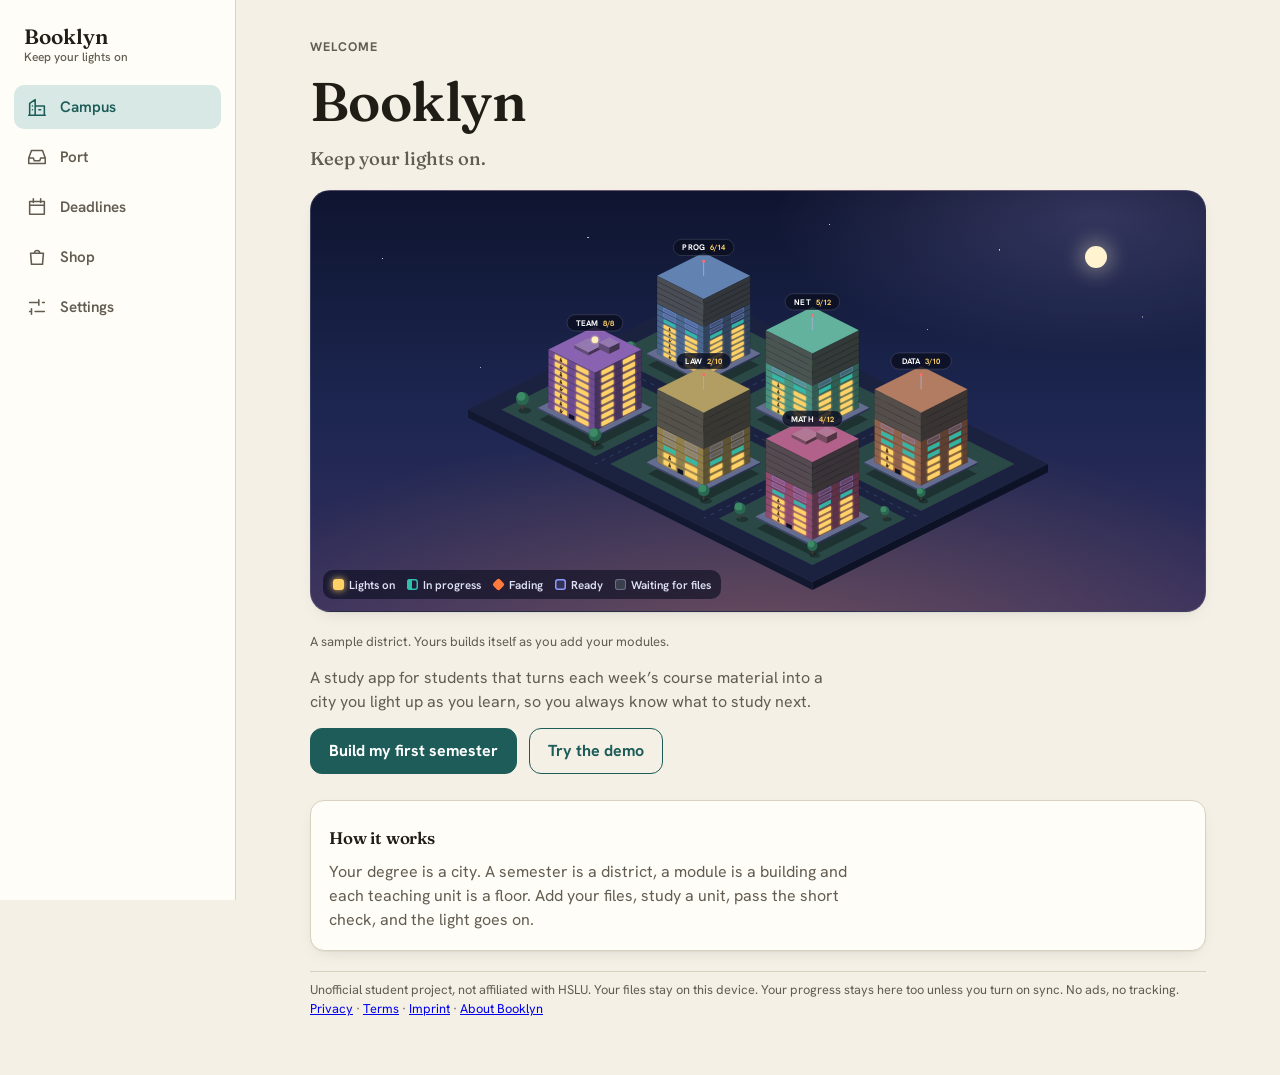
==== app/index.html @ a42ffa21 "Landing, /app/, pin fix, ILIAS rescan, security" ====
<!doctype html>
<html lang="en">
<head>
<meta charset="utf-8">
<meta name="viewport" content="width=device-width,initial-scale=1,viewport-fit=cover">
<title>Booklyn</title>
<meta name="description" content="Keep your lights on. Turn each week's course material into a city you light up as you learn.">
<meta name="robots" content="noindex,nofollow">
<meta name="theme-color" content="#1d5c58">
<link rel="manifest" href="manifest.webmanifest">
<link rel="icon" href="icon.svg" type="image/svg+xml">
<link rel="preload" href="fonts/hanken-400.woff2" as="font" type="font/woff2" crossorigin>
<link rel="stylesheet" href="fonts/fonts.css">
<link rel="stylesheet" href="styles.css">
</head>
<body>
<div class="shell" id="app"></div>
<div class="toast" id="toast" role="status" aria-live="polite"></div>
<input type="file" id="fi" multiple hidden>
<input type="file" id="fd" webkitdirectory multiple hidden>
<script src="app.js"></script>
</body>
</html>
---- app/fonts/fonts.css ----
@font-face{font-family:'Fraunces';font-style:normal;font-weight:100 900;font-display:swap;src:url(fraunces.woff2) format('woff2')}
@font-face{font-family:'Hanken Grotesk';font-style:normal;font-weight:400;font-display:swap;src:url(hanken-400.woff2) format('woff2')}
@font-face{font-family:'Hanken Grotesk';font-style:normal;font-weight:500;font-display:swap;src:url(hanken-500.woff2) format('woff2')}
@font-face{font-family:'Hanken Grotesk';font-style:normal;font-weight:600;font-display:swap;src:url(hanken-600.woff2) format('woff2')}
@font-face{font-family:'Hanken Grotesk';font-style:normal;font-weight:700;font-display:swap;src:url(hanken-700.woff2) format('woff2')}
---- app/styles.css ----
/* Booklyn. Idea: your degree is a city seen at dusk. A module is a building, a teaching unit is a floor, and a light is on when you have reviewed it. */
:root{
  --bg:#f4f0e6; --surface:#fffdf7; --surface2:#ede7d8; --ink:#201d17; --muted:#625c51; --line:#d9d1bf;
  --accent:#1d5c58; --accent-ink:#ffffff; --accent-soft:#d8e9e5;
  --lit:#e9a413; --lit-soft:#fbe9bd; --warn:#a8431a; --ok:#2b7447;
  --wall-s:30%; --wall-l:68%; --win-off:#cfc6b2; --roof:#8d8574; --ground:#bdb39d;
  --radius:14px; --shadow:0 1px 0 rgba(32,29,23,.04),0 6px 20px -12px rgba(32,29,23,.25);
  color-scheme:light;
}
@media (prefers-color-scheme:dark){
  :root:not([data-theme="light"]){
    --bg:#12151b; --surface:#1a1e26; --surface2:#232833; --ink:#ece8dd; --muted:#a29e92; --line:#2e3441;
    --accent:#76c8bd; --accent-ink:#0c2220; --accent-soft:#183431;
    --lit:#ffc247; --lit-soft:#3d3113; --warn:#f08a5d; --ok:#74c995;
    --wall-s:18%; --wall-l:30%; --win-off:#2c323e; --roof:#4a5060; --ground:#2e3441;
    color-scheme:dark;
  }
}
:root[data-theme="dark"]{
  --bg:#12151b; --surface:#1a1e26; --surface2:#232833; --ink:#ece8dd; --muted:#a29e92; --line:#2e3441;
  --accent:#76c8bd; --accent-ink:#0c2220; --accent-soft:#183431;
  --lit:#ffc247; --lit-soft:#3d3113; --warn:#f08a5d; --ok:#74c995;
  --wall-s:18%; --wall-l:30%; --win-off:#2c323e; --roof:#4a5060; --ground:#2e3441;
  color-scheme:dark;
}
*{box-sizing:border-box}
html{-webkit-text-size-adjust:100%}
body{margin:0;background:var(--bg);color:var(--ink);font:16px/1.5 'Hanken Grotesk',system-ui,-apple-system,Segoe UI,sans-serif}
h1,h2,h3{font-family:'Fraunces',Georgia,serif;font-weight:600;line-height:1.15;margin:0;letter-spacing:-.01em}
h1{font-size:clamp(1.7rem,5vw,2.4rem)}
h2{font-size:1.25rem}
h3{font-size:1.05rem}
p{margin:0}
button,select,input,textarea{font:inherit;color:inherit}
button{cursor:pointer}
:focus-visible{outline:3px solid var(--accent);outline-offset:2px;border-radius:6px}
h1:focus{outline:none}
.sr{position:absolute;width:1px;height:1px;overflow:hidden;clip:rect(0 0 0 0);white-space:nowrap}

/* shell */
.shell{min-height:100dvh}
.rail{display:none}
.main{width:100%;max-width:960px;margin:0 auto;padding:22px max(16px,env(safe-area-inset-right)) 104px max(16px,env(safe-area-inset-left));display:flex;flex-direction:column;gap:20px}
.tabbar{position:fixed;left:0;right:0;bottom:0;z-index:20;display:grid;grid-template-columns:repeat(5,1fr);background:var(--surface);border-top:1px solid var(--line);padding:4px max(4px,env(safe-area-inset-right)) max(4px,env(safe-area-inset-bottom)) max(4px,env(safe-area-inset-left))}
.navbtn{position:relative;display:flex;flex-direction:column;align-items:center;gap:2px;min-height:52px;padding:6px 4px;border:0;background:none;color:var(--muted);font-size:.74rem;font-weight:600;border-radius:10px}
.navbtn svg{width:22px;height:22px;stroke:currentColor;fill:none;stroke-width:1.7;stroke-linecap:round;stroke-linejoin:round}
.navbtn[aria-current="page"]{color:var(--accent)}
.badge{position:absolute;top:2px;left:calc(50% + 6px);min-width:18px;height:18px;padding:0 5px;border-radius:9px;background:var(--lit);color:#201d17;font-size:.7rem;font-weight:700;display:grid;place-items:center}
@media (min-width:900px){
  .shell{display:grid;grid-template-columns:236px minmax(0,1fr)}
  .rail{display:flex;flex-direction:column;gap:6px;position:sticky;top:0;height:100dvh;padding:24px 14px;border-right:1px solid var(--line);background:var(--surface)}
  .rail .brand{font:600 1.3rem 'Fraunces',serif;padding:0 10px 14px}
  .rail .brand small{display:block;font:500 .75rem 'Hanken Grotesk',sans-serif;color:var(--muted)}
  .rail .navbtn{flex-direction:row;gap:12px;font-size:.95rem;justify-content:flex-start;padding:10px 12px;min-height:44px}
  .rail .navbtn[aria-current="page"]{background:var(--accent-soft)}
  .rail .badge{position:static;margin-left:auto}
  .tabbar{display:none}
  .main{padding:32px 32px 56px}
}

/* generic */
.eyebrow{font-size:.78rem;font-weight:700;letter-spacing:.08em;text-transform:uppercase;color:var(--muted)}
.lede{color:var(--muted);max-width:60ch}
.card{background:var(--surface);border:1px solid var(--line);border-radius:var(--radius);padding:18px;box-shadow:var(--shadow)}
.card.accent{background:var(--accent);color:var(--accent-ink);border-color:transparent}
.card.accent .eyebrow,.card.accent .lede{color:inherit;opacity:.85}
.stack{display:flex;flex-direction:column;gap:12px}
.row{display:flex;align-items:center;gap:12px;flex-wrap:wrap}
.between{justify-content:space-between}
.btn{display:inline-flex;align-items:center;justify-content:center;gap:8px;min-height:44px;padding:10px 18px;border-radius:12px;border:1px solid var(--accent);background:var(--accent);color:var(--accent-ink);font-weight:700;text-decoration:none}
.btn.ghost{background:transparent;color:var(--accent)}
.btn.light{background:var(--accent-ink);color:var(--accent);border-color:transparent}
.card.accent .btn.ghost{color:var(--accent-ink);border-color:currentColor}
.btn.small{min-height:36px;padding:6px 12px;font-size:.9rem}
.btn[disabled]{opacity:.45;cursor:not-allowed}
.link{background:none;border:0;padding:0;color:var(--accent);font-weight:600;text-decoration:underline;text-underline-offset:3px;min-height:32px}
.back{display:inline-flex;align-items:center;gap:6px;color:var(--muted);font-weight:600;background:none;border:0;padding:6px 0;min-height:36px}
.chip{display:inline-flex;align-items:center;gap:6px;padding:2px 10px;border-radius:999px;font-size:.78rem;font-weight:700;background:var(--surface2);color:var(--muted);white-space:nowrap}
.chip::before{content:"";width:8px;height:8px;border-radius:50%;background:currentColor}
.chip.s-lit{background:var(--lit-soft);color:var(--ink)}
.chip.s-lit::before{background:var(--lit)}
.chip.s-progress::before{background:var(--lit);opacity:.55}
.chip.s-empty::before{background:none;border:1.5px dashed currentColor}
.chip.warn{background:#f6dccd;color:#6e2a0d}
.chip.warn::before{background:var(--warn)}
@media (prefers-color-scheme:dark){:root:not([data-theme="light"]) .chip.warn{background:#4a2616;color:#ffd7c4}}
:root[data-theme="dark"] .chip.warn{background:#4a2616;color:#ffd7c4}
.bar{height:8px;border-radius:99px;background:var(--surface2);overflow:hidden}
.bar>i{display:block;height:100%;background:var(--lit);border-radius:99px;transition:width .4s}
.card.accent .bar{background:rgba(255,255,255,.25)}
.card.accent .bar>i{background:var(--lit)}
.grid2{display:grid;gap:14px;grid-template-columns:1fr}
@media (min-width:700px){.grid2{grid-template-columns:1fr 1fr}}
.notice{border:1px dashed var(--line);border-radius:12px;padding:10px 14px;color:var(--muted);font-size:.9rem}
.notice.warn{border-color:var(--warn);color:var(--warn)}

/* skyline */
.sky{display:grid;grid-template-columns:repeat(7,minmax(0,1fr));gap:4px;align-items:end;padding-top:6px;border-bottom:3px solid var(--ground)}
.bld{display:flex;flex-direction:column;align-items:center;gap:4px;border:0;background:none;padding:2px 0 6px;border-radius:8px;min-height:44px}
.bld svg{width:100%;max-width:64px;height:auto;overflow:visible}
.bld:hover svg,.bld:focus-visible svg{transform:translateY(-3px)}
.bld svg{transition:transform .2s}
.bld .code{font-size:.7rem;font-weight:700;letter-spacing:.04em;color:var(--muted)}
.bsvg .wall{fill:hsl(var(--h) var(--wall-s) var(--wall-l))}
.bsvg .roof{fill:var(--roof)}
.bsvg .win{fill:var(--win-off)}
.bsvg .st-lit .win{fill:var(--lit)}
.bsvg .st-progress .win{fill:var(--lit);opacity:.5}
.bsvg .st-empty .wall{fill:var(--surface2);stroke:none;opacity:.75}
.bsvg .st-empty .win{display:none}
.bsvg .pop .win{animation:glow .9s ease-out}
@keyframes glow{from{fill:var(--win-off)}60%{filter:drop-shadow(0 0 3px var(--lit))}}
.legend{display:flex;gap:16px;flex-wrap:wrap;font-size:.82rem;color:var(--muted)}
.legend span{display:inline-flex;align-items:center;gap:6px}
.dot{width:10px;height:10px;border-radius:2px;display:inline-block;background:var(--win-off)}
.dot.l{background:var(--lit)}.dot.p{background:var(--lit);opacity:.5}
.dot.e{background:var(--surface2);border:1px solid var(--line)}

/* lists */
.list{list-style:none;margin:0;padding:0;display:flex;flex-direction:column;gap:10px}
.item{display:flex;gap:12px;align-items:center;padding:12px 14px;background:var(--surface);border:1px solid var(--line);border-radius:12px;text-decoration:none;color:inherit;width:100%;text-align:left}
button.item{cursor:pointer}
.item .grow{flex:1;min-width:0}
.item .t{font-weight:600;overflow-wrap:anywhere}
.item .s{font-size:.85rem;color:var(--muted)}
.floor{width:42px;height:42px;border-radius:10px;display:grid;place-items:center;font-weight:700;background:hsl(var(--h) var(--wall-s) var(--wall-l));color:#201d17;flex:none}
.item.lit .floor{box-shadow:inset 0 0 0 3px var(--lit)}
.item.empty{border-style:dashed}
.chip.s-empty::before{background:none;border:1.5px solid currentColor}
.modcard{display:flex;flex-direction:column;gap:10px}
.mini{display:flex;align-items:center;gap:12px}
.mini .floor{width:40px;height:40px}
.check{display:flex;gap:12px;align-items:flex-start;padding:12px 14px;background:var(--surface);border:1px solid var(--line);border-radius:12px;cursor:pointer}
.check input{width:22px;height:22px;margin-top:1px;accent-color:var(--accent);flex:none}
.check .t{font-weight:600;overflow-wrap:anywhere}
.check .s{font-size:.85rem;color:var(--muted)}
.tabs{display:flex;gap:4px;padding:4px;background:var(--surface2);border-radius:12px;width:fit-content;max-width:100%}
.tabs button{border:0;background:none;padding:8px 16px;border-radius:9px;font-weight:600;color:var(--muted);min-height:40px}
.tabs button[aria-selected="true"]{background:var(--surface);color:var(--ink);box-shadow:var(--shadow)}
input[type=search],input[type=text],input[type=number],input[type=date],textarea,select{width:100%;min-height:44px;padding:10px 12px;border:1px solid var(--line);border-radius:10px;background:var(--surface);color:var(--ink)}
textarea{min-height:130px;resize:vertical}
label.f{display:flex;flex-direction:column;gap:6px;font-weight:600;font-size:.9rem}

/* port */
.pfile{display:grid;gap:10px;padding:14px;background:var(--surface);border:1px solid var(--line);border-radius:12px}
.pfile.flag{border-color:var(--lit);box-shadow:inset 3px 0 0 var(--lit)}
.pfile.off{opacity:.55}
.pfile .top{display:flex;gap:12px;align-items:flex-start}
.pfile .top input{width:22px;height:22px;accent-color:var(--accent);margin-top:2px;flex:none}
.pfile .sel{display:grid;gap:8px;grid-template-columns:minmax(0,1fr) 112px}
.actionbar{position:sticky;bottom:calc(68px + env(safe-area-inset-bottom));z-index:5;display:flex;gap:12px;align-items:center;justify-content:space-between;flex-wrap:wrap;padding:12px 14px;background:var(--surface);border:1px solid var(--line);border-radius:14px;box-shadow:0 10px 30px -12px rgba(0,0,0,.35)}
@media (min-width:900px){.actionbar{bottom:16px}}

/* study */
.timer{font:600 clamp(3.2rem,16vw,5.5rem)/1 'Fraunces',serif;font-variant-numeric:tabular-nums;text-align:center;padding:10px 0}
.opt{display:flex;gap:12px;align-items:center;width:100%;text-align:left;min-height:52px;padding:12px 14px;border-radius:12px;border:1.5px solid var(--line);background:var(--surface)}
.opt:hover:not([disabled]){border-color:var(--accent)}
.opt .k{width:28px;height:28px;border-radius:8px;background:var(--surface2);display:grid;place-items:center;font-weight:700;flex:none}
.opt.right{border-color:var(--ok);background:color-mix(in srgb,var(--ok) 14%,var(--surface))}
.opt.wrong{border-color:var(--warn);background:color-mix(in srgb,var(--warn) 14%,var(--surface))}
.opt[disabled]{cursor:default}
.steps{display:flex;gap:6px}
.steps i{flex:1;height:6px;border-radius:9px;background:var(--surface2)}
.steps i.on{background:var(--accent)}
.big{width:112px;margin:0 auto}
.toast{position:fixed;left:50%;bottom:calc(84px + env(safe-area-inset-bottom));transform:translateX(-50%);max-width:min(92vw,420px);padding:10px 16px;border-radius:12px;background:var(--ink);color:var(--bg);font-weight:600;opacity:0;pointer-events:none;transition:opacity .2s;z-index:50;text-align:center}
.toast.show{opacity:1}
@media (min-width:900px){.toast{bottom:28px}}
.foot{font-size:.82rem;color:var(--muted)}
@media (prefers-reduced-motion:reduce){*{animation:none!important;transition:none!important}}

/* ---- Booklyn additions ---- */
.sky{grid-template-columns:repeat(auto-fit,minmax(44px,1fr))}
.drop{display:flex;flex-direction:column;align-items:center;gap:10px;text-align:center;padding:26px 18px;border:2px dashed var(--line);border-radius:var(--radius);background:var(--surface)}
.drop.over{border-color:var(--accent);background:var(--accent-soft)}
.drop h2{font-size:1.15rem}
.pfile .sel{grid-template-columns:minmax(0,1fr) 112px}
.row.tight{gap:8px}
.fld{display:grid;gap:10px;grid-template-columns:1fr}
@media (min-width:700px){.fld.cols{grid-template-columns:110px 1fr 110px}}
.modrow{display:grid;gap:8px;padding:12px;background:var(--surface2);border-radius:12px}
.modrow .g{display:grid;gap:8px;grid-template-columns:minmax(0,1fr) minmax(0,1fr)}.modrow .g label:nth-child(2){grid-column:1/-1;order:3}
.hero{display:flex;flex-direction:column;gap:14px;padding:6px 0}
.hero h1{font-size:clamp(2.2rem,8vw,3.4rem)}
.hero .motto{font:500 1.15rem 'Fraunces',serif;color:var(--muted)}
.sem{display:flex;gap:10px;align-items:center;flex-wrap:wrap}
.sem select{width:auto;max-width:100%;min-height:40px;font-weight:600}
.matrow{display:flex;gap:12px;align-items:flex-start;padding:12px 14px;background:var(--surface);border:1px solid var(--line);border-radius:12px}
.matrow .grow{flex:1;min-width:0}
.matrow input[type=checkbox]{width:22px;height:22px;margin-top:2px;accent-color:var(--accent);flex:none}
.matrow .t{font-weight:600;overflow-wrap:anywhere}
.matrow .s{font-size:.85rem;color:var(--muted)}
.matrow .acts{display:flex;gap:6px;flex-wrap:wrap;margin-top:8px}
.btn.danger{background:var(--warn);border-color:var(--warn);color:#fff}
.disclaimer{font-size:.8rem;color:var(--muted);padding-top:8px;border-top:1px solid var(--line)}

/* ---- Isometric city ---- */
.city{position:relative;border-radius:20px;overflow:hidden;border:1px solid rgba(255,255,255,.1);box-shadow:var(--shadow);isolation:isolate;
  background:radial-gradient(900px 340px at 50% 108%,rgba(255,160,90,.26),transparent 64%),radial-gradient(460px 200px at 88% 6%,rgba(190,175,255,.2),transparent 70%),linear-gradient(180deg,#0f1530 0%,#1c2650 52%,#352f5e 100%)}
.city::before{content:"";position:absolute;inset:0;z-index:-1;pointer-events:none;opacity:.8;
  background-image:radial-gradient(1.2px 1.2px at 8% 16%,#fff 50%,transparent 52%),radial-gradient(1px 1px at 19% 42%,#fffc 50%,transparent 52%),radial-gradient(1.4px 1.4px at 31% 11%,#fff 50%,transparent 52%),radial-gradient(1px 1px at 47% 26%,#fffb 50%,transparent 52%),radial-gradient(1.2px 1.2px at 58% 8%,#fff 50%,transparent 52%),radial-gradient(1px 1px at 69% 33%,#fffc 50%,transparent 52%),radial-gradient(1.4px 1.4px at 77% 14%,#fff 50%,transparent 52%),radial-gradient(1px 1px at 93% 30%,#fffb 50%,transparent 52%),radial-gradient(1px 1px at 38% 38%,#fff9 50%,transparent 52%)}
.city::after{content:"";position:absolute;top:13%;right:11%;width:22px;height:22px;border-radius:50%;background:#fff4cf;box-shadow:0 0 18px 6px rgba(255,244,207,.3);z-index:-1;pointer-events:none}
.cityvp{position:relative;height:clamp(300px,56vw,540px);touch-action:pan-y;user-select:none;-webkit-user-select:none}
.cityvp[data-pz]{cursor:grab}
.cityvp[data-pz]:active{cursor:grabbing}
.cityv{display:block;width:100%;height:100%}
.city.full{position:fixed;inset:0;z-index:60;border-radius:0;border:0;box-shadow:none}
.city.full .cityvp{height:100dvh;touch-action:none}
html.cityfull{overflow:hidden}
.cstat{position:absolute;left:12px;top:12px;max-width:calc(100% - 76px);display:grid;gap:4px;padding:9px 12px;border-radius:12px;background:rgba(10,14,32,.66);backdrop-filter:blur(6px);color:#f2f0ff;font-size:.8rem;pointer-events:none}
.cstat span{opacity:.75;font-weight:600;white-space:nowrap;overflow:hidden;text-overflow:ellipsis}
.cstat b{font-size:.95rem}
.cbar{display:block;height:5px;border-radius:3px;background:rgba(255,255,255,.16);overflow:hidden}
.cbar u{display:block;height:100%;background:#ffd166;border-radius:3px;text-decoration:none}
.cctl{position:absolute;right:12px;top:12px;display:flex;flex-direction:column;gap:8px}
.cbtn{width:42px;height:42px;border-radius:12px;border:1px solid rgba(255,255,255,.2);background:rgba(10,14,32,.66);backdrop-filter:blur(6px);color:#fff;font-size:1.15rem;line-height:1;display:grid;place-items:center;padding:0}
.cbtn:hover{background:rgba(40,48,90,.85)}
.cbtn:focus-visible,.city .btn:focus-visible{outline:3px solid #ffd166;outline-offset:2px}
.clegend{position:absolute;left:12px;bottom:12px;max-width:calc(100% - 24px);display:flex;gap:6px 12px;flex-wrap:wrap;padding:6px 10px;border-radius:10px;background:rgba(10,14,32,.62);backdrop-filter:blur(6px);color:#dfe2f6;font-size:.72rem;font-weight:600;pointer-events:none}
.clegend i{display:inline-block;width:9px;height:9px;border-radius:3px;margin-right:5px;vertical-align:-1px}
.chint{position:absolute;right:12px;bottom:12px;font-size:.74rem;color:#cfd3ee;background:rgba(10,14,32,.5);padding:5px 10px;border-radius:10px;pointer-events:none}
@media (max-width:700px){.chint{display:none}}
.city.static .bgrp{cursor:default}
/* scene */
.cityv .slab-t{fill:#1a2240}.cityv .slab-l{fill:#121830}.cityv .slab-r{fill:#0d1226}
.cityv .lawn{fill:#2a4846;stroke:rgba(255,255,255,.06);stroke-width:.6}
.cityv .road{fill:none;stroke:#5a679e;stroke-opacity:.5;stroke-width:1;stroke-dasharray:5 6}
.cityv .shadow{fill:rgba(0,0,0,.3);pointer-events:none}
.cityv .pl-t{fill:#646d90}.cityv .pl-l{fill:#3d4566}.cityv .pl-r{fill:#2b3151}
.cityv .fl{stroke:rgba(0,0,0,.3);stroke-width:.4}
.cityv .fl-l{fill:hsl(var(--h) 32% 43%)}.cityv .fl-r{fill:hsl(var(--h) 30% 28%)}
.cityv .fl-empty.fl-l{fill:hsl(var(--h) 6% 31%)}.cityv .fl-empty.fl-r{fill:hsl(var(--h) 6% 21%)}
.cityv .roof{fill:hsl(var(--h) 34% 54%);stroke:rgba(0,0,0,.25);stroke-width:.4}
.cityv .rb-l{fill:hsl(var(--h) 22% 38%)}.cityv .rb-r{fill:hsl(var(--h) 22% 26%)}.cityv .rb-t{fill:hsl(var(--h) 26% 58%)}
.cityv .door{fill:#0f1425}
.cityv .w{stroke:none}
.cityv .w-lit{fill:#ffd166}.cityv .w-progress{fill:#c08a3c;opacity:.8}.cityv .w-ready{fill:#4e5b8c}
.cityv .lw .w{animation:tw 4.5s ease-in-out infinite}
.cityv .lw .w:nth-child(3n){animation-delay:-1.4s}.cityv .lw .w:nth-child(4n+1){animation-delay:-2.7s}.cityv .lw .w:nth-child(5n+2){animation-delay:-3.6s}
@keyframes tw{0%,100%{opacity:1}50%{opacity:.78}}
.cityv .ant{stroke:#aab1d6;stroke-width:1}
.cityv .beacon{fill:#ff6b6b;animation:blink 1.8s ease-in-out infinite}
@keyframes blink{0%,100%{opacity:1}50%{opacity:.25}}
.cityv .star{fill:#fff1b8}
.cityv .ts{fill:rgba(0,0,0,.28)}.cityv .tk{fill:#4a3a30}.cityv .tc1{fill:#2a6650}.cityv .tc2{fill:#3c8a66}
.cityv .bgrp{cursor:pointer;transition:transform .18s ease}
.city.static .bgrp{cursor:default}
.cityv .bgrp:hover{transform:translateY(-3px)}
.city.static .bgrp:hover{transform:none}
.cityv .bgrp:hover .fl-l,.cityv .bgrp:hover .roof{filter:brightness(1.14)}
.cityv .clab rect{fill:rgba(10,14,32,.8);stroke:rgba(255,255,255,.2);stroke-width:.8}
.cityv .clab text{font-family:'Hanken Grotesk',system-ui,sans-serif}
.cityv .clab .lc{fill:#fff;font-weight:700;font-size:10px;letter-spacing:.02em}
.cityv .clab .ln{fill:#ffd166;font-weight:700;font-size:9.5px}
.city.build .bgrp{animation:rise .8s cubic-bezier(.2,.9,.25,1.12) backwards;animation-delay:calc(var(--i)*.17s);transform-box:fill-box;transform-origin:50% 100%}
@keyframes rise{from{opacity:0;transform:translateY(30px) scaleY(.12)}to{opacity:1;transform:none}}
.city.build .lw,.city.build .clab{animation:lightson .9s ease-out backwards;animation-delay:calc(var(--i)*.17s + .8s)}
@keyframes lightson{from{opacity:0}to{opacity:1}}
#setupcity .cityvp{height:clamp(230px,40vw,360px)}
.hero .city{margin:6px 0}
.hero .cityvp{height:clamp(260px,50vw,420px)}
@media (prefers-reduced-motion:reduce){.cityv .lw .w,.cityv .beacon{animation:none!important}}
@media (max-width:700px){
  .city:not(.full){display:grid;grid-template-columns:minmax(0,1fr) auto;grid-template-areas:"stat ctl" "vp vp" "leg leg";align-items:start}
  .city:not(.full) .cstat{position:static;grid-area:stat;margin:10px 0 0 10px;max-width:none;padding:7px 10px}
  .city:not(.full) .cctl{position:static;grid-area:ctl;flex-direction:row;gap:6px;margin:10px 10px 0 8px}
  .city:not(.full) .cbtn{width:38px;height:38px;border-radius:10px}
  .city:not(.full) .cityvp{grid-area:vp;height:clamp(250px,64vw,330px)}
  .city:not(.full) .clegend{position:static;grid-area:leg;background:none;backdrop-filter:none;padding:0 12px 12px;max-width:none}
  .city.static:not(.full) .cityvp{margin-top:0}
}

@media (max-width:700px){.city:not(.full)::after{display:none}}
@media (min-width:900px){#setupcity{position:sticky;top:10px;z-index:6}#setupcity .cityvp{height:260px}}

.cityv .door-new{fill:#ffd166;filter:url(#cglow);animation:doorpulse 2.2s ease-in-out infinite}
@keyframes doorpulse{0%,100%{opacity:1}50%{opacity:.45}}
@media (prefers-reduced-motion:reduce){.cityv .door-new{animation:none!important}}
#setupcity{box-shadow:0 10px 30px -14px rgba(10,14,32,.6);border-radius:20px}

/* ---- coins, shop, guests ---- */
.chip.s-fading{background:var(--lit-soft);color:var(--ink)}
.chip.s-fading::before{background:var(--lit);opacity:.4}
.bsvg .st-fading .win{fill:var(--lit);opacity:.35}
.dot.f{background:var(--lit);opacity:.3}
.cityv .w-fading{fill:#d9a441;opacity:.5;animation:flick 2.6s ease-in-out infinite}
@keyframes flick{0%,100%{opacity:.55}45%{opacity:.25}55%{opacity:.5}70%{opacity:.3}}
.cityv .guest{fill:rgba(32,20,6,.82);pointer-events:none}.cityv .guest .ga{fill:none;stroke:rgba(32,20,6,.82);stroke-width:.9;stroke-linecap:round}.cityv .guest .gh{fill:rgba(18,10,2,.95)}
.cityv .gname{fill:#fff;stroke:rgba(10,14,32,.85);stroke-width:.55;paint-order:stroke;font-family:'Hanken Grotesk',system-ui,sans-serif;font-weight:600;opacity:0;pointer-events:none;transition:opacity .2s}.cityv.zin .gname{opacity:1}
.cityv .lp{stroke:#8d93b3;stroke-width:1.4}
.cityv .lamp{fill:#ffe3a0}
.cityv .lamph{fill:rgba(255,214,120,.22)}
.cityv .gd-l{fill:#2f6b4a}.cityv .gd-r{fill:#245a3d}.cityv .gd-t{fill:#47a06c}
.cdot{display:inline-block;width:11px;height:11px;border-radius:50%;background:#ffd166;box-shadow:inset 0 0 0 2px #c08a3c;vertical-align:-1px;margin-right:6px;flex:none}
.cstat .ccoin{pointer-events:auto;margin-top:4px;border:0;border-radius:8px;padding:5px 8px;background:rgba(255,209,102,.16);color:#ffe3a0;font-size:.78rem;font-weight:700;text-align:left}
.cstat .ccoin:hover{background:rgba(255,209,102,.28)}
.coinline{display:flex;align-items:center;gap:10px;flex-wrap:wrap;font-size:1rem}
.coinline .cdot{width:16px;height:16px;margin:0}
.coinline span{color:var(--muted);font-size:.9rem}
.reward{display:flex;align-items:center;gap:10px;flex-wrap:wrap;justify-content:center;padding:10px 14px;border-radius:12px;background:var(--lit-soft);color:var(--ink)}
.reward span{font-size:.88rem;color:var(--muted)}
.guestnote{border-style:solid;border-color:var(--lit);background:var(--lit-soft);color:var(--ink)}
.shopitem{display:flex;gap:14px;align-items:center;justify-content:space-between;flex-wrap:wrap;padding:14px;background:var(--surface);border:1px solid var(--line);border-radius:12px}
.shopitem .grow{flex:1 1 220px;min-width:0}
.shopitem .t{font-weight:700}
.shopitem .s{font-size:.86rem;color:var(--muted)}
.shopbuy{display:flex;align-items:center;gap:10px;flex-wrap:wrap}
.price{display:inline-flex;align-items:center;font-weight:700}
.swatches{display:flex;gap:6px;flex-wrap:wrap;align-items:center}
.sw{width:32px;height:32px;border-radius:50%;border:2px solid var(--line);padding:0}
.sw.on{outline:3px solid var(--accent);outline-offset:2px}
.sw:disabled{opacity:.45;cursor:not-allowed}
#shopcity .cityvp{height:clamp(240px,40vw,340px)}
details summary{cursor:pointer}

@media (min-width:900px){#shopcity{position:sticky;top:10px;z-index:6;box-shadow:0 10px 30px -14px rgba(10,14,32,.6);border-radius:20px}#shopcity .cityvp{height:280px}}

/* decorations and scenery */
.cityv .pool-r{fill:#9fb0d6}.cityv .pool-rl{fill:#7d8db5}.cityv .pool-rr{fill:#5f6f98}
.cityv .pool-w{fill:#38b6e8}.cityv .pool-h{stroke:#bff0ff;stroke-width:1.2;stroke-linecap:round;opacity:.8}
.cityv .fnj{stroke:#8fe3ff;stroke-width:1.6;stroke-linecap:round}.cityv .fnd{fill:#bff0ff}
.cityv .bed{fill:#3a3023}
.cityv .fw0{fill:#ff8fb1}.cityv .fw1{fill:#ffd166}.cityv .fw2{fill:#b8a2ff}.cityv .fw3{fill:#ffffff}
.cityv .fp{stroke:#e8ecf8;stroke-width:1.5;stroke-linecap:round}.cityv .fr{stroke:#e8ecf8;stroke-width:1.6;stroke-linecap:round}
.cityv .hp-c{fill:#3a4160;stroke:#e8ecf8;stroke-width:1.4}.cityv .hp-l{stroke:#ffd166;stroke-width:2;stroke-linecap:round}
.cityv .sol{fill:#27407a;stroke:#9db4ee;stroke-width:.6}.cityv .sol-g{stroke:#9db4ee;stroke-width:.5;opacity:.7}
.cityv .cac{fill:#4f8a4a}
.cityv .snowcap{fill:#f1f5ff}
.cityv .flake{fill:#fff;opacity:.85;pointer-events:none;animation:flakefall 5.5s linear infinite}
@keyframes flakefall{from{transform:translateY(-14px)}to{transform:translateY(22px)}}
@media (prefers-reduced-motion:reduce){.cityv .flake{animation:none!important}}
.cityv.sc-autumn .lawn{fill:#4c3d2a}.cityv.sc-autumn .tc1{fill:#b4561f}.cityv.sc-autumn .tc2{fill:#dc8a2e}.cityv.sc-autumn .slab-t{fill:#2a2230}.cityv.sc-autumn .road{stroke:#c9a06a}
.cityv.sc-blossom .lawn{fill:#35504b}.cityv.sc-blossom .tc1{fill:#cf6f9f}.cityv.sc-blossom .tc2{fill:#f4abcb}
.cityv.sc-snow .lawn{fill:#9aa9cc}.cityv.sc-snow .tc1{fill:#2c5d4f}.cityv.sc-snow .slab-t{fill:#2b3558}.cityv.sc-snow .road{stroke:#e8eefc;stroke-opacity:.6}
.cityv.sc-desert .lawn{fill:#8a6f45}.cityv.sc-desert .slab-t{fill:#3b2f2c}.cityv.sc-desert .slab-l{fill:#2a2120}.cityv.sc-desert .road{stroke:#e0bf86}
.stack > h3{margin-top:10px}
.chip.fchip{border:0;cursor:pointer;font-family:inherit}.chip.fchip[aria-pressed="true"]{outline:2px solid var(--lit);background:var(--lit-soft);color:var(--ink)}

/* ---- status colours: five clearly different looks (hue + shape) ---- */
:root{--c-on:#ffd166;--c-fade:#ff7a3d;--c-prog:#2fbfae;--c-ready:#8c9bff;--c-wait:#3a3f4d}
.cityv .w-lit{fill:var(--c-on)}
.cityv .w-fading{fill:var(--c-fade);opacity:.85;animation:flick 2.2s ease-in-out infinite}
.cityv .w-progress{fill:var(--c-prog);opacity:.9}
.cityv .w-ready{fill:rgba(140,155,255,.14);stroke:var(--c-ready);stroke-width:.45}
.bsvg .st-lit .win{fill:var(--c-on)}
.bsvg .st-fading .win{fill:var(--c-fade);opacity:.85}
.bsvg .st-progress .win{fill:var(--c-prog);opacity:.9}
.bsvg .st-ready .win{fill:rgba(140,155,255,.3);stroke:var(--c-ready);stroke-width:1}
.chip.s-lit{background:rgba(255,209,102,.28)}.chip.s-lit::before{background:var(--c-on);box-shadow:0 0 0 2px rgba(255,209,102,.4)}
.chip.s-fading{background:rgba(255,122,61,.2)}.chip.s-fading::before{background:var(--c-fade);opacity:1;border-radius:2px;transform:rotate(45deg)}
.chip.s-progress{background:rgba(47,191,174,.2)}.chip.s-progress::before{background:linear-gradient(90deg,var(--c-prog) 50%,transparent 50%);box-shadow:inset 0 0 0 1.5px var(--c-prog);opacity:1}
.chip.s-ready{background:rgba(140,155,255,.2);color:var(--ink)}.chip.s-ready::before{background:none;border:2px solid var(--c-ready)}
.chip.s-empty::before{background:none;border:1.5px dashed currentColor}
.dot.l{background:var(--c-on);opacity:1}.dot.f{background:var(--c-fade);opacity:1}.dot.p{background:var(--c-prog);opacity:1}
.dot.r{background:none;border:2px solid var(--c-ready)}
.clegend i{width:11px;height:11px}
.clegend i.lg-lit{background:var(--c-on);box-shadow:0 0 7px var(--c-on)}
.clegend i.lg-fading{background:var(--c-fade);transform:rotate(45deg) scale(.85)}
.clegend i.lg-progress{background:linear-gradient(90deg,var(--c-prog) 50%,transparent 50%);box-shadow:inset 0 0 0 1.5px var(--c-prog)}
.clegend i.lg-ready{background:rgba(140,155,255,.15);box-shadow:inset 0 0 0 1.5px var(--c-ready)}
.clegend i.lg-empty{background:var(--c-wait);box-shadow:inset 0 0 0 1px #6a7087}
.cd{font-variant-numeric:tabular-nums}
@media (prefers-reduced-motion:reduce){.cityv .w-fading{animation:none}}
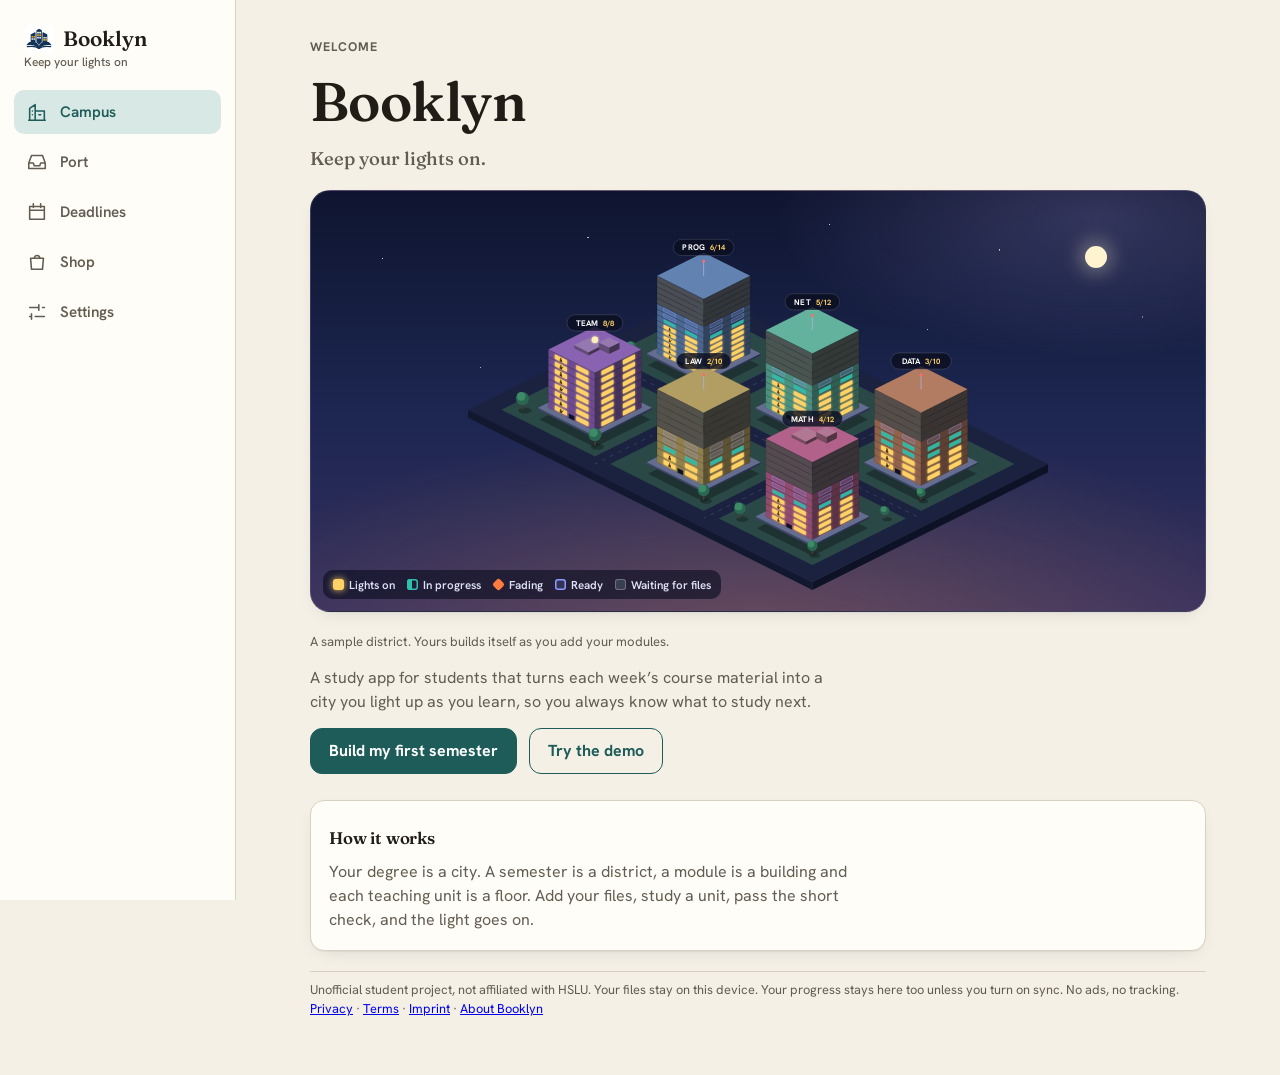
==== commit 4f039b28: "New icon, mobile menu, footer, demo questions per module, guest name fix" ====
--- a/app/index.html
+++ b/app/index.html
@@ -9,6 +9,8 @@
 <meta name="theme-color" content="#1d5c58">
 <link rel="manifest" href="manifest.webmanifest">
 <link rel="icon" href="icon.svg" type="image/svg+xml">
+<link rel="icon" href="favicon-32.png" sizes="32x32" type="image/png">
+<link rel="apple-touch-icon" href="apple-touch-icon.png">
 <link rel="preload" href="fonts/hanken-400.woff2" as="font" type="font/woff2" crossorigin>
 <link rel="stylesheet" href="fonts/fonts.css">
 <link rel="stylesheet" href="styles.css">
--- a/app/styles.css
+++ b/app/styles.css
@@ -362,3 +362,5 @@
 .clegend i.lg-empty{background:var(--c-wait);box-shadow:inset 0 0 0 1px #6a7087}
 .cd{font-variant-numeric:tabular-nums}
 @media (prefers-reduced-motion:reduce){.cityv .w-fading{animation:none}}
+
+.rail .brand img{vertical-align:-8px;margin-right:9px;border-radius:8px}
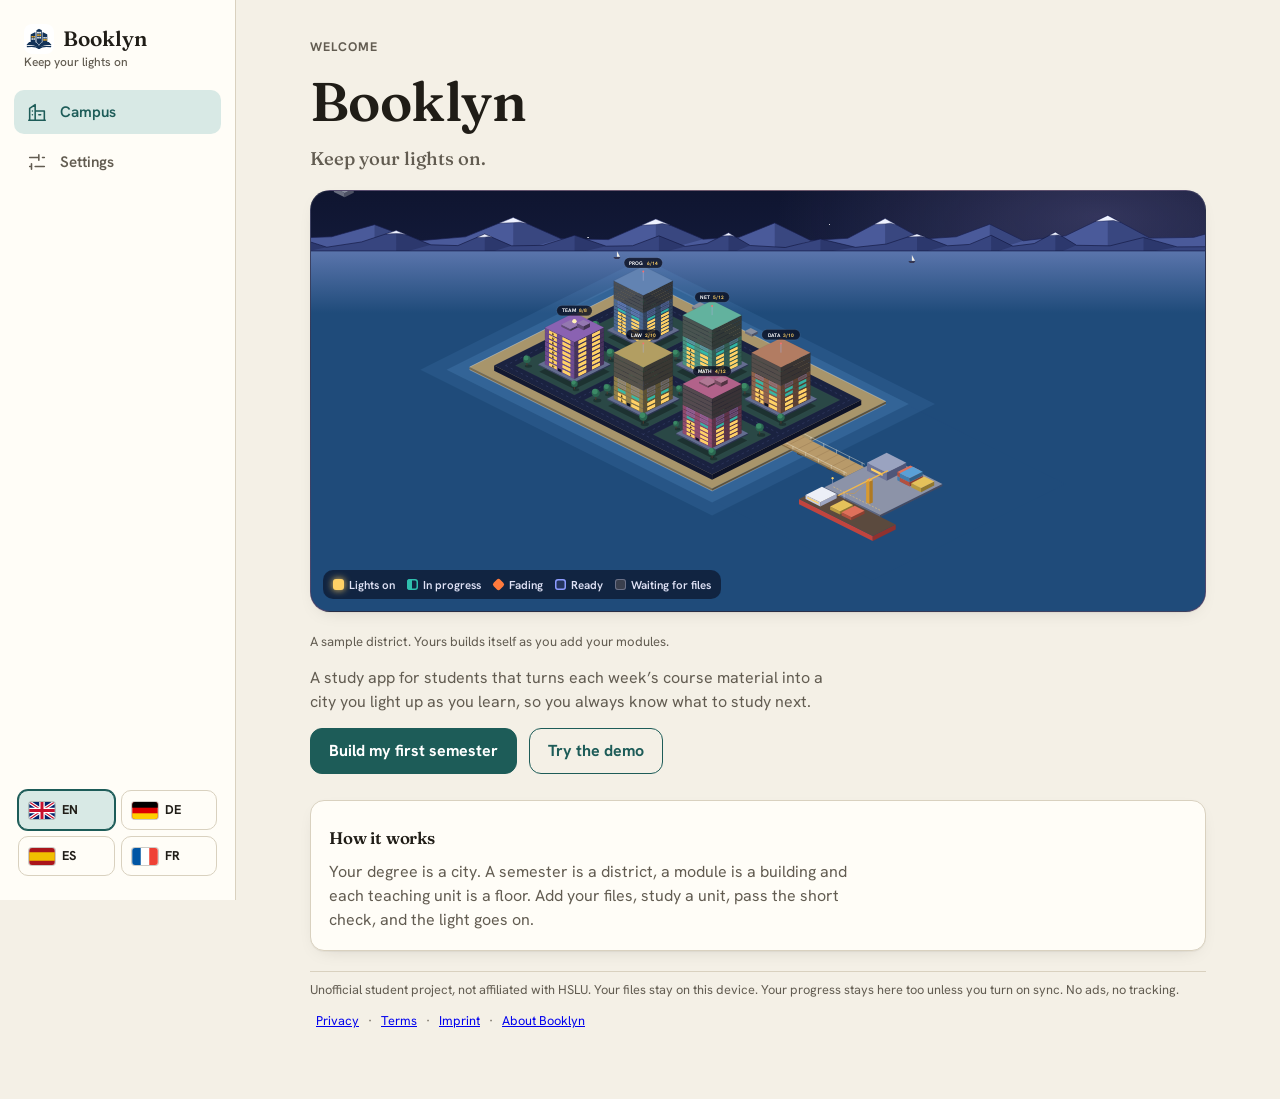
==== commit 16a04cf5: "Offline notice, Share tip in Port, Play listing kit" ====
--- a/app/index.html
+++ b/app/index.html
@@ -17,9 +17,10 @@
 </head>
 <body>
 <div class="shell" id="app"></div>
+<div class="offline" id="offline" role="status" aria-live="polite" hidden></div>
 <div class="toast" id="toast" role="status" aria-live="polite"></div>
 <input type="file" id="fi" multiple hidden>
 <input type="file" id="fd" webkitdirectory multiple hidden>
-<script src="app.js"></script>
+<script type="module" src="app.js"></script>
 </body>
 </html>
--- a/app/styles.css
+++ b/app/styles.css
@@ -42,7 +42,7 @@
 .shell{min-height:100dvh}
 .rail{display:none}
 .main{width:100%;max-width:960px;margin:0 auto;padding:22px max(16px,env(safe-area-inset-right)) 104px max(16px,env(safe-area-inset-left));display:flex;flex-direction:column;gap:20px}
-.tabbar{position:fixed;left:0;right:0;bottom:0;z-index:20;display:grid;grid-template-columns:repeat(5,1fr);background:var(--surface);border-top:1px solid var(--line);padding:4px max(4px,env(safe-area-inset-right)) max(4px,env(safe-area-inset-bottom)) max(4px,env(safe-area-inset-left))}
+.tabbar{position:fixed;left:0;right:0;bottom:0;z-index:20;display:grid;grid-template-columns:repeat(6,1fr);background:var(--surface);border-top:1px solid var(--line);padding:4px max(4px,env(safe-area-inset-right)) max(4px,env(safe-area-inset-bottom)) max(4px,env(safe-area-inset-left))}
 .navbtn{position:relative;display:flex;flex-direction:column;align-items:center;gap:2px;min-height:52px;padding:6px 4px;border:0;background:none;color:var(--muted);font-size:.74rem;font-weight:600;border-radius:10px}
 .navbtn svg{width:22px;height:22px;stroke:currentColor;fill:none;stroke-width:1.7;stroke-linecap:round;stroke-linejoin:round}
 .navbtn[aria-current="page"]{color:var(--accent)}
@@ -62,6 +62,7 @@
 /* generic */
 .eyebrow{font-size:.78rem;font-weight:700;letter-spacing:.08em;text-transform:uppercase;color:var(--muted)}
 .lede{color:var(--muted);max-width:60ch}
+.stack[style*="text-align:center"] > .lede,.card[style*="text-align:center"] > .lede{margin-inline:auto;text-wrap:balance}
 .card{background:var(--surface);border:1px solid var(--line);border-radius:var(--radius);padding:18px;box-shadow:var(--shadow)}
 .card.accent{background:var(--accent);color:var(--accent-ink);border-color:transparent}
 .card.accent .eyebrow,.card.accent .lede{color:inherit;opacity:.85}
@@ -364,3 +365,216 @@
 @media (prefers-reduced-motion:reduce){.cityv .w-fading{animation:none}}
 
 .rail .brand img{vertical-align:-8px;margin-right:9px;border-radius:8px}
+
+/* island, bridge and port */
+.cityv .sea-t{fill:#1f4b7a}.cityv .sea-l{fill:#173a63}.cityv .sea-r{fill:#112c4d}
+.cityv .wave{fill:none;stroke:#8fc2ee;stroke-opacity:.45;stroke-width:.9;stroke-linecap:round;animation:wv 5s ease-in-out infinite}
+@keyframes wv{0%,100%{stroke-opacity:.15}50%{stroke-opacity:.55}}
+.cityv .foam{fill:none;stroke:#d6ebff;stroke-opacity:.55;stroke-width:1.2;stroke-linejoin:round}
+.cityv .rim-t{fill:#a8956b}.cityv .rim-l{fill:#7c6c4c}.cityv .rim-r{fill:#5d513a}
+.cityv .br-t{fill:#6c5a44}.cityv .br-l{fill:#4b3e2f}.cityv .br-r{fill:#392f24}
+.cityv .bd-t{fill:#b89a6a}.cityv .bd-l{fill:#8a7048}.cityv .bd-r{fill:#6a5536}
+.cityv .rail{fill:none;stroke:#e9e2cf;stroke-width:.9;stroke-linecap:round}
+.cityv .plank{fill:none;stroke:#7a6140;stroke-width:.6;stroke-opacity:.8}
+.cityv .pd-t{fill:#8c93a8}.cityv .pd-l{fill:#5e6580}.cityv .pd-r{fill:#444a62}
+.cityv .pmark{fill:none;stroke:#ffd166;stroke-width:1.1;stroke-dasharray:4 3;stroke-opacity:.85}
+.cityv .wh-t{fill:#9aa3c0}.cityv .wh-l{fill:#6d7599}.cityv .wh-r{fill:#4f5679}.cityv .wh-w{fill:#ffd166}
+.cityv .ct1-t{fill:#e0705a}.cityv .ct1-l{fill:#b4503e}.cityv .ct1-r{fill:#8c3e30}
+.cityv .ct2-t{fill:#5aa0d6}.cityv .ct2-l{fill:#3f7eb0}.cityv .ct2-r{fill:#2f6089}
+.cityv .ct3-t{fill:#e5c15a}.cityv .ct3-l{fill:#b99a3f}.cityv .ct3-r{fill:#8f762e}
+.cityv .hl-t{fill:#5b4a3e}.cityv .hl-l{fill:#c0453f}.cityv .hl-r{fill:#8f322f}
+.cityv .cb-t{fill:#eceff7}.cityv .cb-l{fill:#c7cde0}.cityv .cb-r{fill:#9ea6c2}.cityv .cb-w{fill:#ffd166}
+.cityv .cr-t{fill:#f2b84b}.cityv .cr-l{fill:#d99a2f}.cityv .cr-r{fill:#b07a22}
+.cityv .crb{fill:none;stroke:#f2b84b;stroke-width:2.4;stroke-linecap:round}
+.cityv .crs{fill:none;stroke:#d99a2f;stroke-width:.9}
+.cityv .crc{fill:none;stroke:#cfd6ea;stroke-width:.8}
+.cityv .lampg{fill:#ffd166;filter:url(#cglow)}
+.cityv .ship{animation:bob 4.2s ease-in-out infinite}
+@keyframes bob{0%,100%{transform:translateY(0)}50%{transform:translateY(1.6px)}}
+.cityv.sc-snow .sea-t{fill:#38557f}.cityv.sc-snow .rim-t{fill:#cdd8f2}.cityv.sc-snow .foam{stroke:#fff}
+.cityv.sc-desert .sea-t{fill:#1f7b86}.cityv.sc-desert .sea-l{fill:#175f68}.cityv.sc-desert .sea-r{fill:#10484f}.cityv.sc-desert .rim-t{fill:#d6b27a}
+.cityv.sc-autumn .sea-t{fill:#2b4468}.cityv.sc-autumn .rim-t{fill:#9b7a52}
+.cityv.sc-blossom .sea-t{fill:#2f5f7f}
+@media (prefers-reduced-motion:reduce){.cityv .wave,.cityv .ship{animation:none!important}}
+
+/* language selector */
+.langf{display:block;max-width:220px;margin:14px 0 0}
+.langf select{width:100%}
+/* longer translations: keep the hint clear of the legend */
+html:not([lang="en"]) .chint{bottom:46px}
+/* search and ILIAS steps */
+mark{background:color-mix(in srgb,var(--accent) 28%,transparent);color:inherit;border-radius:3px;padding:0 1px}
+.snip{font-size:.85rem;color:var(--muted);margin-top:4px;overflow-wrap:anywhere}
+.item.sres{align-items:flex-start;flex-wrap:wrap}
+.item.sres .grow{min-width:0;flex:1 1 240px;overflow-wrap:anywhere}
+.searchbar{align-items:flex-end;gap:12px}
+.searchbar .grow{flex:1;min-width:200px}
+.searchbar select{max-width:100%}
+details.steps,details#ilmgr{display:block}
+details.steps{font-size:.9rem;color:var(--muted)}
+details.steps summary{cursor:pointer;font-weight:700;display:block}
+details.steps a{color:var(--accent)}
+details.steps ol{margin:8px 0 0;padding-left:22px;display:grid;gap:6px}
+details#ilmgr{margin:8px 0}
+details#ilmgr summary{cursor:pointer;font-weight:700;display:block}
+@media (max-width:420px){.navbtn{font-size:.66rem;padding:6px 2px}}
+.item.today{flex-wrap:wrap}
+.item.today .grow{flex:1 1 150px;min-width:0;overflow-wrap:anywhere}
+.todayacts{margin-left:auto;align-items:center}
+/* lesson questions */
+.qrow{display:flex;gap:12px;align-items:flex-start;padding:12px 14px;background:var(--surface);border:1px solid var(--line);border-radius:12px;list-style:none}
+.qrow>input[type=checkbox]{width:22px;height:22px;margin-top:10px;accent-color:var(--accent);flex:none}
+.qrow .grow{flex:1;min-width:0;display:grid;gap:6px}
+.qtext{font-weight:600;border-color:transparent!important;background:transparent!important;resize:none;min-height:44px;field-sizing:content;overflow:hidden}
+.qtext:hover,.qtext:focus{border-color:var(--line)!important;background:var(--surface2)!important}
+.qrow.done .qtext{text-decoration:line-through;opacity:.6}
+.qans summary{cursor:pointer;font-size:.85rem;color:var(--muted);font-weight:600}
+.qans textarea{min-height:70px;margin-top:6px}
+.card.qdue{border-color:var(--accent);box-shadow:0 0 0 1px var(--accent)}
+.sntext{min-height:70px}
+/* language flags */
+.langbar{display:flex;gap:6px;flex-wrap:wrap}
+.langbtn{display:inline-flex;align-items:center;gap:7px;min-height:40px;padding:4px 10px;border:1.5px solid var(--line);border-radius:10px;background:var(--surface);color:var(--ink);font-size:.8rem;font-weight:700;cursor:pointer}
+.langbtn svg{width:26px;height:17px;border-radius:3px;box-shadow:0 0 0 1px rgba(0,0,0,.2);flex:none;display:block}
+.langbtn[aria-pressed="true"]{border-color:var(--accent);background:var(--accent-soft);box-shadow:0 0 0 1px var(--accent)}
+.langtop{display:flex;justify-content:space-between;align-items:center;gap:8px;flex-wrap:wrap;margin-bottom:-6px}
+.langrail{display:none;margin-top:auto;padding:12px 4px 0}
+.langrail .langbar{display:grid;grid-template-columns:1fr 1fr}
+@media (min-width:900px){.langtop{display:none}.langrail{display:block}}
+
+.goalpanel{padding:10px 0 2px}
+.goalpicks{display:flex;flex-wrap:wrap;gap:8px}
+.goalpick{white-space:normal;text-align:left;height:auto;min-height:36px;overflow-wrap:anywhere}
+.goalpick[aria-pressed=true]{outline:2px solid var(--accent)}
+.qrow.goal .qtext{width:100%}
+
+.acctbtn{display:inline-flex;align-items:center;gap:8px;min-height:40px;padding:4px 14px 4px 10px;border:1.5px solid var(--line);border-radius:10px;background:var(--surface);color:var(--ink);font-size:.85rem;font-weight:700;cursor:pointer}
+.acctbtn svg{width:20px;height:20px;fill:none;stroke:currentColor;stroke-width:1.8;stroke-linecap:round;stroke-linejoin:round;flex:none}
+.acctbtn.on{border-color:var(--accent);background:var(--accent-soft)}
+.langrail .acctbtn{width:100%;justify-content:flex-start;margin-bottom:8px}
+@media (max-width:480px){.langtop .langbtn span{display:none}.langtop .langbtn{padding:4px 8px}.langtop .langbar{gap:5px;flex-wrap:nowrap}.langtop{flex-wrap:nowrap}}
+/* port: select and delete waiting files */
+.pmanage{display:flex;flex-wrap:wrap;gap:10px;align-items:center;justify-content:space-between;border-top:1px dashed var(--line);padding-top:10px}
+.pmanage .foot,.pmanage .row{flex:1 1 100%}
+.psel{display:inline-flex;gap:8px;align-items:center;font-size:.85rem;font-weight:600;cursor:pointer}
+.psel input{width:20px;height:20px;accent-color:var(--accent);flex:none}
+/* account button: lit only on the account page; a small dot shows that you are signed in */
+.acctbtn.signed span::after{content:"";display:inline-block;width:8px;height:8px;margin-left:8px;border-radius:50%;background:var(--ok,#2e9e5b);vertical-align:middle}
+/* import voyage */
+.cityv .vb-t{fill:hsl(var(--h) 55% 62%)}.cityv .vb-l{fill:hsl(var(--h) 52% 46%)}.cityv .vb-r{fill:hsl(var(--h) 50% 32%)}
+.cityv .vc-t{fill:hsl(var(--h) 72% 80%)}.cityv .vc-l{fill:hsl(var(--h) 66% 64%)}.cityv .vc-r{fill:hsl(var(--h) 60% 48%)}
+.cityv .vboat{pointer-events:none}
+.cityv .bgrp.arrive{animation:arrive 1s ease-out}
+@keyframes arrive{0%{filter:brightness(1)}30%{filter:brightness(1.55) drop-shadow(0 0 5px hsl(var(--h) 85% 70%))}100%{filter:none}}
+.cityv .portbtn{cursor:pointer}.cityv .phit{fill:transparent}.cityv .portbtn:hover .phit{fill:rgba(255,255,255,.14)}
+.cityv .plabel{pointer-events:none}.cityv .plabel rect{fill:rgba(10,14,32,.78);stroke:#ffd166;stroke-width:.8}.cityv .plabel text{fill:#ffd166;font:700 10px system-ui,sans-serif}
+.voy .cityvp{height:clamp(240px,40vw,380px)}
+.vleg{display:inline-flex;gap:6px;align-items:center;font-size:.82rem;font-weight:600}.vleg i{width:12px;height:12px;border-radius:4px;background:hsl(var(--h) 52% 46%);display:inline-block}
+/* connected semester island */
+.cityv .dim{opacity:.5}
+.cityv .road.dimr{stroke-opacity:.25}
+.cityv .towel{fill:#e8674f;stroke:#fff;stroke-opacity:.5;stroke-width:.5}
+.cityv .umbp{fill:none;stroke:#e9e2cf;stroke-width:1}
+.cityv .umb{fill:#ffd166;stroke:#e8674f;stroke-width:1.2}
+.cityv .dlabel{pointer-events:none}.cityv .dlabel rect{fill:rgba(10,14,32,.72);stroke:rgba(255,255,255,.25);stroke-width:.8}
+.cityv .dlabel text{fill:#cfd3ee;font:600 9.5px system-ui,sans-serif}
+.cityv .dlabel.on rect{stroke:#ffd166;stroke-width:1}.cityv .dlabel.on text{fill:#ffd166}
+.cityrow{margin-top:10px}
+/* decorations */
+.cityv .st-t{fill:#cfd3e4}.cityv .st-l{fill:#9aa0ba}.cityv .st-r{fill:#7a809c}
+.cityv .sf-t{fill:#e6e9f4}.cityv .sf-l{fill:#c3c8dc}.cityv .sf-r{fill:#9fa5bf}.cityv .sf-h{fill:#e6e9f4;stroke:#9fa5bf;stroke-width:.6}
+.cityv .bn-t{fill:#b98a58}.cityv .bn-l{fill:#8d6639}.cityv .bn-r{fill:#6d4c2a}
+.cityv .dsh{fill:#dfe3f2;stroke:#8d93ad;stroke-width:.8}.cityv .dshf{stroke:#8d93ad;stroke-width:.8}.cityv .dshh{fill:#e8674f}
+.cityv .wtl{stroke:#6a5a48;stroke-width:1.2}.cityv .wt-t{fill:#b9764f}.cityv .wt-l{fill:#94583a}.cityv .wt-r{fill:#744530}.cityv .wt-c{fill:#7a4630;stroke:#4a2a1e;stroke-width:.5}
+/* horizon, mountains, shallows */
+.cityv .hz0{stop-color:#5f78b0}.cityv .hz1{stop-color:#1f4b7a}
+.cityv.sc-snow .hz1{stop-color:#38557f}.cityv.sc-snow .hz0{stop-color:#7f93c0}
+.cityv.sc-desert .hz1{stop-color:#1f7b86}.cityv.sc-desert .hz0{stop-color:#d9a36a}
+.cityv.sc-autumn .hz1{stop-color:#2b4468}.cityv.sc-autumn .hz0{stop-color:#8c6a62}
+.cityv.sc-blossom .hz1{stop-color:#2f5f7f}.cityv.sc-blossom .hz0{stop-color:#a8749b}
+.cityv.sc-sunset .hz0{stop-color:#e59a62}.cityv.sc-sunset .hz1{stop-color:#2d4f7e}
+.cityv.sc-rain .hz1{stop-color:#2a3f5c}.cityv.sc-rain .hz0{stop-color:#59698a}
+.cityv.sc-fog .hz0{stop-color:#8d9bb8}.cityv.sc-fog .hz1{stop-color:#3e5878}
+.cityv .mt1{fill:#4a5a9a;stroke:#1a2050;stroke-width:1.3;stroke-linejoin:round}
+.cityv .mt2{fill:#37457f;stroke:#141a44;stroke-width:1.3;stroke-linejoin:round}
+.cityv .mts{fill:#10163f;opacity:.28;stroke:none}
+.cityv .mtc{fill:#eef2ff;stroke:#1a2050;stroke-width:.9;stroke-linejoin:round}
+.cityv.sc-autumn .mt1{fill:#7a5a64}.cityv.sc-autumn .mt2{fill:#5e4552}
+.cityv.sc-blossom .mt1{fill:#7a6aa8}.cityv.sc-blossom .mt2{fill:#5f5390}
+.cityv.sc-snow .mt1{fill:#7487b8}.cityv.sc-snow .mt2{fill:#5a6d9f}
+.cityv.sc-desert .mt1{fill:#b0785a}.cityv.sc-desert .mt2{fill:#8a5a45}
+.cityv.sc-sunset .mt1{fill:#8a5a86}.cityv.sc-sunset .mt2{fill:#6a4474}
+.cityv.sc-rain .mt1,.cityv.sc-fog .mt1{fill:#58648a}.cityv.sc-rain .mt2,.cityv.sc-fog .mt2{fill:#454f76}
+.cityv.sc-fog .mt1{opacity:.7}.cityv.sc-fog .mt2{opacity:.85}
+.cityv .fb-h{fill:#2b2438}.cityv .fb-s{fill:#f2efe6}
+.cityv .fboat{animation:fboat 30s ease-in-out infinite alternate}
+@keyframes fboat{from{transform:translateX(-30px)}to{transform:translateX(38px)}}
+.cityv .shal1{fill:#6fb4e8;opacity:.16}.cityv .shal2{fill:#6fb4e8;opacity:.1}
+.cityv .rk-t{fill:#8a8f9e}.cityv .rk-l{fill:#6a6f80}.cityv .rk-r{fill:#4d5163}
+/* weather over the whole island */
+.cityv .amb{pointer-events:none}
+.cityv .am{animation-name:ambmove;animation-timing-function:linear;animation-iteration-count:infinite}
+@keyframes ambmove{from{transform:translate(0,0)}to{transform:translate(var(--dx),var(--dy))}}
+.cityv .am-fly{animation-name:ambdrift;animation-timing-function:ease-in-out;animation-direction:alternate}
+@keyframes ambdrift{from{transform:translate(0,0)}to{transform:translate(var(--dx),var(--dy))}}
+.cityv .am-fl{fill:#fff;opacity:.85}
+.cityv .am-pe{fill:#f4abcb;opacity:.9}
+.cityv .am-lf0{fill:#dc8a2e}.cityv .am-lf1{fill:#b4561f}.cityv .am-lf2{fill:#e8b04a}
+.cityv .am-dr{stroke:#b9d4ff;stroke-width:.9;stroke-opacity:.5;stroke-linecap:round}
+.cityv .am-ff{fill:#ffe66d;filter:url(#cglow);animation:ffblink var(--bl,2.4s) ease-in-out infinite}
+@keyframes ffblink{0%,100%{opacity:.2}50%{opacity:1}}
+.cityv .am-du{stroke:#e8c892;stroke-width:1;stroke-opacity:.3;stroke-linecap:round}
+.cityv .am-mi{fill:#e8eefc;opacity:.1;filter:blur(6px)}
+.cityv .am-gl{fill:none;stroke:#f6efe6;stroke-width:1.2;stroke-linecap:round;stroke-linejoin:round}
+@media (prefers-reduced-motion:reduce){.cityv .amb{display:none}.cityv .fboat{animation:none}}
+/* the sky follows the look */
+.city.bg-snow,.scthumb.bg-snow{background:radial-gradient(900px 340px at 50% 108%,rgba(200,220,255,.3),transparent 64%),linear-gradient(180deg,#27335c 0%,#445688 55%,#7d8fb9 100%)}
+.city.bg-desert,.scthumb.bg-desert{background:radial-gradient(900px 340px at 50% 108%,rgba(255,180,90,.4),transparent 64%),linear-gradient(180deg,#3a2c52 0%,#8a4a58 55%,#e89a5a 100%)}
+.city.bg-autumn,.scthumb.bg-autumn{background:radial-gradient(900px 340px at 50% 108%,rgba(255,150,70,.3),transparent 64%),linear-gradient(180deg,#201a38 0%,#4a2f4a 55%,#8a5446 100%)}
+.city.bg-blossom,.scthumb.bg-blossom{background:radial-gradient(900px 340px at 50% 108%,rgba(255,170,200,.3),transparent 64%),linear-gradient(180deg,#1d1c46 0%,#4a3470 55%,#9a6aa0 100%)}
+.city.bg-sunset,.scthumb.bg-sunset{background:radial-gradient(900px 340px at 50% 108%,rgba(255,170,80,.5),transparent 64%),linear-gradient(180deg,#2a2150 0%,#a04a68 50%,#f2a65a 100%)}
+.city.bg-rain,.scthumb.bg-rain{background:linear-gradient(180deg,#141a2a 0%,#27324a 55%,#4a5a78 100%)}
+.city.bg-fog,.scthumb.bg-fog{background:linear-gradient(180deg,#2a3350 0%,#5a6a8c 55%,#9aa8c4 100%)}
+.city.bg-firefly,.scthumb.bg-firefly{background:radial-gradient(900px 340px at 50% 108%,rgba(120,220,140,.2),transparent 64%),linear-gradient(180deg,#0a1628 0%,#12304a 55%,#1f4a4a 100%)}
+.city.bg-rain::before,.city.bg-fog::before,.city.bg-sunset::before{opacity:.2}
+.city.bg-rain::after,.city.bg-fog::after{opacity:.25}
+.cityv.sc-rain .sea-t{fill:#2a3f5c}.cityv.sc-sunset .sea-t{fill:#2d4f7e}.cityv.sc-fog .sea-t{fill:#3e5878}
+.cityv.sc-rain .lawn{fill:#244240}.cityv.sc-rain .road{stroke:#9fb4ff;stroke-opacity:.6}
+.cityv.sc-sunset .lawn{fill:#3b5a45}.cityv.sc-sunset .road{stroke:#ffd9a0;stroke-opacity:.55}
+.cityv.sc-fog .lawn{fill:#3a5654}.cityv.sc-fog .road{stroke:#cfd8ee;stroke-opacity:.4}
+.cityv.sc-firefly .lawn{fill:#1f4a3c}.cityv.sc-firefly .road{stroke:#8fd9a8;stroke-opacity:.45}
+/* shop */
+.shoptabs{display:flex;gap:8px;flex-wrap:wrap}
+.sicon{flex:none;width:42px;height:42px;border-radius:12px;display:grid;place-items:center;background:var(--lit-soft,rgba(0,0,0,.06));color:var(--ink)}
+.sicon svg{width:24px;height:24px}
+.scthumb.city{flex:none;width:76px;height:50px;border-radius:12px;box-shadow:none;border:1px solid var(--line)}
+.scthumb.city::before{opacity:.5}
+.scthumb.city::after{top:14%;right:14%;width:8px;height:8px;box-shadow:0 0 6px 2px rgba(255,244,207,.3)}
+.tryline{display:flex;gap:8px;flex-wrap:wrap;align-items:center}
+.need{font-size:.8rem;color:var(--muted)}
+.sw.try{outline:3px solid var(--lit,#ffd166);outline-offset:2px}
+.shopbuy .need{flex-basis:100%}
+#shopcity{position:sticky;top:8px;z-index:5}
+#shopcity .cityvp{height:clamp(200px,32vw,300px)}
+/* cars and people */
+.city .vcar,.city .vped,.city .trring{pointer-events:none}
+.city .vh-t{fill:hsl(var(--h) 62% 58%)}.city .vh-l{fill:hsl(var(--h) 58% 44%)}.city .vh-r{fill:hsl(var(--h) 55% 32%)}
+.city .vg-t{fill:#cfe6f3}.city .vg-l{fill:#7fa6bd}.city .vg-r{fill:#5c8199}
+.city .vk-t{fill:#fff4b8}.city .vk-l{fill:#f2d24a}.city .vk-r{fill:#c9a82a}
+.city .vw{fill:#2b2b33}.city .vw.vw{stroke:none}
+.city .vsh{fill:rgba(0,0,0,.22)}.city .vsh2{fill:rgba(0,0,0,.2)}
+.city .vlg{stroke:#2f3140;stroke-width:1.2;stroke-linecap:round}
+.city .vbody{stroke:rgba(0,0,0,.25);stroke-width:.4}
+.city .vdog{fill:#8a6a4a}.city line.vlead{stroke:#444;stroke-width:.5}
+.city .trring{fill:none;stroke:var(--lit,#ffd166);stroke-width:1.6;stroke-dasharray:3 2}
+.swrow{align-items:center;gap:10px}
+/* touch targets */
+.shoptabs .chip.fchip{min-height:44px;padding:0 16px;display:inline-flex;align-items:center}
+.disclaimer a{display:inline-block;padding:12px 6px}
+/* bigger tap targets */
+.matrow input[type=checkbox]{width:28px;height:28px;flex:none;margin:6px}
+.sw{min-width:40px;min-height:40px}
+button.link{min-height:44px;padding-top:10px;padding-bottom:10px}
+
+.offline{position:sticky;top:0;z-index:50;margin:0;padding:8px 16px;text-align:center;font-size:.85rem;line-height:1.35;background:var(--ink);color:var(--bg)}
+.offline[hidden]{display:none}
